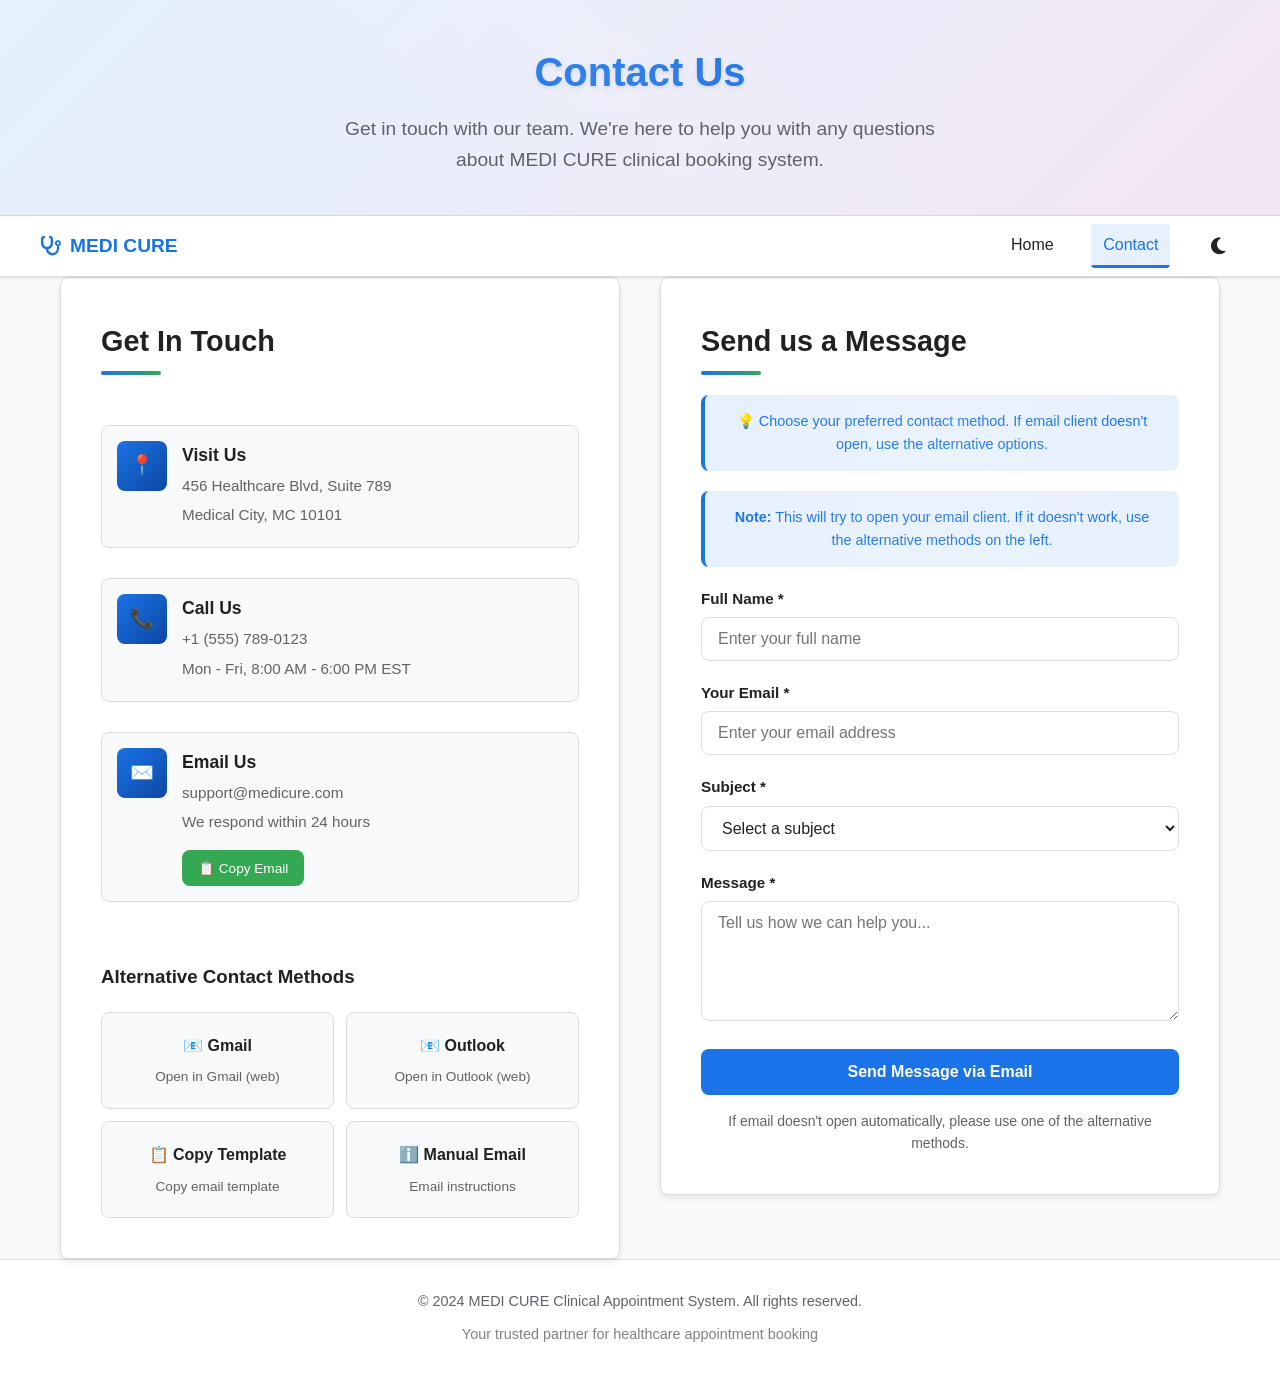
==== contact.html @ 824d474e "Initial commit" ====
<!DOCTYPE html>
<html lang="en">
<head>
  <meta charset="UTF-8">
  <meta name="viewport" content="width=device-width, initial-scale=1.0">
  <title>Contact Us - MEDI CURE</title>
  <style>
    :root {
      --primary-color: #1a73e8;
      --primary-dark: #0d47a1;
      --secondary-color: #34a853;
      --secondary-dark: #2e7d32;
      --danger-color: #ea4335;
      --warning-color: #fbbc05;
      --light-bg: #f8f9fa;
      --dark-text: #202124;
      --light-text: #5f6368;
      --border-color: #dadce0;
      --white: #ffffff;
      --shadow: 0 1px 3px rgba(0, 0, 0, 0.1);
      --shadow-medium: 0 4px 6px rgba(0, 0, 0, 0.07);
      --shadow-large: 0 10px 25px rgba(0, 0, 0, 0.1);
      --radius: 8px;
      --transition: all 0.3s cubic-bezier(0.4, 0, 0.2, 1);
    }

    /* Dark mode variables */
    .dark-mode {
      --light-bg: #121212;
      --dark-text: #e8eaed;
      --light-text: #9aa0a6;
      --border-color: #3c4043;
      --white: #1e1e1e;
      --shadow: 0 1px 3px rgba(0, 0, 0, 0.3);
      --shadow-medium: 0 4px 6px rgba(0, 0, 0, 0.4);
      --shadow-large: 0 10px 25px rgba(0, 0, 0, 0.5);
    }

    * {
      margin: 0;
      padding: 0;
      box-sizing: border-box;
    }

    body {
      font-family: 'Segoe UI', Tahoma, Geneva, Verdana, sans-serif;
      background-color: var(--light-bg);
      color: var(--dark-text);
      line-height: 1.6;
      min-height: 100vh;
      transition: var(--transition);
    }

    /* Header Styles */
    header {
      background: linear-gradient(135deg, #e3f2fd 0%, #f3e5f5 100%);
      color: #0d47a1;
      padding: clamp(20px, 5vw, 40px) 0;
      text-align: center;
      border-bottom: 1px solid var(--border-color);
      position: relative;
      overflow: hidden;
    }

    .dark-mode header {
      background: linear-gradient(135deg, #0d47a1 0%, #4a148c 100%);
      color: #e8eaed;
    }

    header::before {
      content: '';
      position: absolute;
      top: 0;
      left: 0;
      right: 0;
      bottom: 0;
      background: linear-gradient(45deg, transparent 30%, rgba(255,255,255,0.1) 50%, transparent 70%);
      animation: shimmer 3s infinite;
      pointer-events: none;
    }

    @keyframes shimmer {
      0% { transform: translateX(-100%); }
      100% { transform: translateX(100%); }
    }

    .wrap {
      max-width: 1200px;
      margin: 0 auto;
      padding: 0 clamp(10px, 3vw, 20px);
      width: 100%;
    }

    h1 {
      font-size: clamp(1.8rem, 6vw, 2.5rem);
      margin-bottom: 10px;
      font-weight: 700;
      color: var(--primary-color);
      text-shadow: 0 2px 4px rgba(0,0,0,0.1);
      animation: fadeInDown 0.8s ease;
    }

    .lead {
      font-size: clamp(1rem, 3vw, 1.2rem);
      color: var(--light-text);
      max-width: 600px;
      margin: 0 auto;
      animation: fadeInUp 0.8s ease 0.2s both;
    }

    /* Navigation */
    nav {
      background-color: var(--white);
      padding: 0 clamp(10px, 3vw, 20px);
      position: sticky;
      top: 0;
      z-index: 100;
      box-shadow: var(--shadow);
      border-bottom: 1px solid var(--border-color);
      transition: var(--transition);
    }

    .nav-container {
      max-width: 1200px;
      margin: 0 auto;
      display: flex;
      justify-content: space-between;
      align-items: center;
      min-height: 60px;
      flex-wrap: wrap;
      gap: 10px;
    }

    .nav-links {
      display: flex;
      gap: clamp(10px, 2vw, 30px);
      flex-wrap: wrap;
      align-items: center;
    }

    .nav-logo {
      color: var(--primary-color);
      font-size: clamp(1rem, 3vw, 1.2rem);
      font-weight: bold;
      display: flex;
      align-items: center;
      gap: 8px;
    }

    .nav-links a {
      color: var(--dark-text);
      text-decoration: none;
      padding: 8px 12px;
      border-radius: 4px;
      transition: var(--transition);
      font-size: clamp(0.8rem, 3vw, 1rem);
      white-space: nowrap;
      font-weight: 500;
      position: relative;
      overflow: hidden;
    }

    .nav-links a::before {
      content: '';
      position: absolute;
      top: 0;
      left: -100%;
      width: 100%;
      height: 100%;
      background: linear-gradient(90deg, transparent, rgba(255,255,255,0.2), transparent);
      transition: left 0.5s ease;
    }

    .nav-links a:hover::before {
      left: 100%;
    }

    .nav-links a:hover {
      color: var(--primary-color);
      background-color: rgba(26, 115, 232, 0.1);
      transform: translateY(-1px);
    }

    .nav-links a.active {
      color: var(--primary-color);
      background-color: rgba(26, 115, 232, 0.1);
      position: relative;
    }

    .nav-links a.active::after {
      content: '';
      position: absolute;
      bottom: 0;
      left: 0;
      width: 100%;
      height: 3px;
      background-color: var(--primary-color);
      border-radius: 3px;
      animation: pulse 2s infinite;
    }

    /* Theme Toggle */
    .theme-toggle {
      background: none;
      border: none;
      color: var(--dark-text);
      cursor: pointer;
      font-size: 1.2rem;
      padding: 8px;
      border-radius: 50%;
      width: 40px;
      height: 40px;
      display: flex;
      align-items: center;
      justify-content: center;
      transition: var(--transition);
      position: relative;
      overflow: hidden;
    }

    .theme-toggle::before {
      content: '';
      position: absolute;
      top: 50%;
      left: 50%;
      width: 0;
      height: 0;
      border-radius: 50%;
      background: var(--primary-color);
      transform: translate(-50%, -50%);
      transition: width 0.3s ease, height 0.3s ease;
    }

    .theme-toggle:hover::before {
      width: 100%;
      height: 100%;
      opacity: 0.1;
    }

    .theme-toggle:hover {
      transform: rotate(15deg);
    }

    .theme-toggle .fa-sun {
      display: none;
    }

    .dark-mode .theme-toggle .fa-moon {
      display: none;
    }

    .dark-mode .theme-toggle .fa-sun {
      display: block;
      color: var(--warning-color);
    }

    /* Main Content */
    main {
      padding: clamp(30px, 5vw, 60px) 0;
      background-color: var(--light-bg);
    }

    .contact-grid {
      display: grid;
      grid-template-columns: 1fr;
      gap: clamp(20px, 4vw, 40px);
      align-items: start;
    }

    @media (min-width: 768px) {
      .contact-grid {
        grid-template-columns: 1fr 1fr;
      }
    }

    .card {
      background: var(--white);
      padding: clamp(20px, 4vw, 40px);
      border-radius: var(--radius);
      box-shadow: var(--shadow-medium);
      width: 100%;
      border: 1px solid var(--border-color);
      transition: var(--transition);
      position: relative;
      overflow: hidden;
    }

    .card::before {
      content: '';
      position: absolute;
      top: 0;
      left: 0;
      width: 4px;
      height: 100%;
      background: linear-gradient(to bottom, var(--primary-color), var(--secondary-color));
      transform: scaleY(0);
      transform-origin: top;
      transition: transform 0.3s ease;
    }

    .card:hover::before {
      transform: scaleY(1);
    }

    .card:hover {
      transform: translateY(-5px);
      box-shadow: var(--shadow-large);
    }

    .contact-info {
      display: flex;
      flex-direction: column;
      gap: clamp(20px, 3vw, 30px);
    }

    .info-item {
      display: flex;
      align-items: flex-start;
      gap: 15px;
      padding: 15px;
      border-radius: var(--radius);
      border: 1px solid var(--border-color);
      background-color: var(--light-bg);
      transition: var(--transition);
      position: relative;
      overflow: hidden;
    }

    .info-item::after {
      content: '';
      position: absolute;
      top: 0;
      left: 0;
      width: 100%;
      height: 100%;
      background: linear-gradient(135deg, transparent 30%, rgba(26, 115, 232, 0.05) 50%, transparent 70%);
      opacity: 0;
      transition: opacity 0.3s ease;
    }

    .info-item:hover::after {
      opacity: 1;
    }

    .info-item:hover {
      border-color: var(--primary-color);
      box-shadow: 0 2px 8px rgba(26, 115, 232, 0.1);
      transform: translateX(5px);
    }

    .info-icon {
      width: clamp(40px, 8vw, 50px);
      height: clamp(40px, 8vw, 50px);
      background: linear-gradient(135deg, var(--primary-color) 0%, var(--primary-dark) 100%);
      border-radius: var(--radius);
      display: flex;
      align-items: center;
      justify-content: center;
      color: white;
      font-size: clamp(1rem, 3vw, 1.2rem);
      flex-shrink: 0;
      transition: var(--transition);
      position: relative;
      overflow: hidden;
    }

    .info-icon::before {
      content: '';
      position: absolute;
      top: 50%;
      left: 50%;
      width: 0;
      height: 0;
      background: rgba(255, 255, 255, 0.2);
      border-radius: 50%;
      transform: translate(-50%, -50%);
      transition: width 0.3s ease, height 0.3s ease;
    }

    .info-item:hover .info-icon::before {
      width: 100%;
      height: 100%;
    }

    .info-item:hover .info-icon {
      transform: scale(1.1) rotate(5deg);
    }

    .info-content h3 {
      margin-bottom: 5px;
      color: var(--dark-text);
      font-size: clamp(1rem, 3vw, 1.1rem);
      font-weight: 600;
    }

    .info-content p {
      color: var(--light-text);
      margin-bottom: 5px;
      font-size: clamp(0.85rem, 2.5vw, 0.95rem);
    }

    .social-links {
      display: flex;
      gap: 15px;
      margin-top: 10px;
    }

    .social-link {
      width: clamp(35px, 7vw, 40px);
      height: clamp(35px, 7vw, 40px);
      background: var(--white);
      border-radius: var(--radius);
      display: flex;
      align-items: center;
      justify-content: center;
      color: var(--primary-color);
      text-decoration: none;
      transition: var(--transition);
      border: 2px solid var(--border-color);
      font-size: clamp(0.8rem, 3vw, 1rem);
      position: relative;
      overflow: hidden;
    }

    .social-link::before {
      content: '';
      position: absolute;
      top: 50%;
      left: 50%;
      width: 0;
      height: 0;
      background: var(--primary-color);
      border-radius: 50%;
      transform: translate(-50%, -50%);
      transition: width 0.3s ease, height 0.3s ease;
    }

    .social-link:hover::before {
      width: 100%;
      height: 100%;
    }

    .social-link:hover {
      color: white;
      transform: translateY(-2px) scale(1.1);
      box-shadow: 0 4px 8px rgba(26, 115, 232, 0.2);
      border-color: var(--primary-color);
    }

    .social-link i {
      position: relative;
      z-index: 1;
    }

    /* Form Styles */
    .form-group {
      margin-bottom: clamp(15px, 3vw, 20px);
      position: relative;
    }

    label {
      display: block;
      margin-bottom: 6px;
      color: var(--dark-text);
      font-weight: 600;
      font-size: clamp(0.85rem, 2.5vw, 0.95rem);
      transition: var(--transition);
    }

    input, textarea, select {
      width: 100%;
      padding: clamp(10px, 2.5vw, 12px) clamp(12px, 2.5vw, 16px);
      border: 1px solid var(--border-color);
      border-radius: var(--radius);
      font-size: clamp(14px, 3vw, 15px);
      transition: var(--transition);
      background: var(--white);
      color: var(--dark-text);
      font-family: inherit;
    }

    input:focus, textarea:focus, select:focus {
      outline: none;
      border-color: var(--primary-color);
      box-shadow: 0 0 0 3px rgba(26, 115, 232, 0.2);
      transform: translateY(-1px);
    }

    textarea {
      resize: vertical;
      min-height: clamp(100px, 25vw, 120px);
    }

    /* Floating label effect */
    .floating-label {
      position: relative;
    }

    .floating-label label {
      position: absolute;
      top: 12px;
      left: 12px;
      color: var(--light-text);
      transition: all 0.3s ease;
      pointer-events: none;
    }

    .floating-label input:focus + label,
    .floating-label input:not(:placeholder-shown) + label {
      top: -8px;
      left: 8px;
      font-size: 12px;
      color: var(--primary-color);
      background: var(--white);
      padding: 0 4px;
    }

    .btn-primary {
      background: var(--primary-color);
      color: white;
      border: none;
      padding: clamp(12px, 3vw, 14px) clamp(20px, 4vw, 30px);
      border-radius: var(--radius);
      font-size: clamp(14px, 3vw, 16px);
      font-weight: 600;
      cursor: pointer;
      transition: var(--transition);
      width: 100%;
      min-height: 44px;
      position: relative;
      overflow: hidden;
    }

    .btn-primary::before {
      content: '';
      position: absolute;
      top: 50%;
      left: 50%;
      width: 0;
      height: 0;
      border-radius: 50%;
      background: rgba(255, 255, 255, 0.2);
      transform: translate(-50%, -50%);
      transition: width 0.6s ease, height 0.6s ease;
    }

    .btn-primary:hover::before {
      width: 300px;
      height: 300px;
    }

    .btn-primary:hover {
      background: var(--primary-dark);
      transform: translateY(-2px);
      box-shadow: 0 8px 20px rgba(26, 115, 232, 0.3);
    }

    .btn-primary:active {
      transform: translateY(0);
    }

    /* Copy Button */
    .copy-btn {
      background: var(--secondary-color);
      color: white;
      border: none;
      padding: 8px 16px;
      border-radius: var(--radius);
      cursor: pointer;
      margin-top: 10px;
      font-size: clamp(0.75rem, 2.5vw, 0.85rem);
      min-height: 36px;
      transition: var(--transition);
      font-weight: 500;
      position: relative;
      overflow: hidden;
    }

    .copy-btn::before {
      content: '✓';
      position: absolute;
      top: 50%;
      left: 50%;
      transform: translate(-50%, -50%) scale(0);
      transition: transform 0.3s ease;
    }

    .copy-btn.copied::before {
      transform: translate(-50%, -50%) scale(1);
    }

    .copy-btn.copied span {
      opacity: 0;
    }

    .copy-btn:hover {
      background: var(--secondary-dark);
      transform: translateY(-1px) scale(1.05);
      box-shadow: 0 4px 8px rgba(52, 168, 83, 0.2);
    }

    /* Alternative Contact Options */
    .contact-options {
      display: grid;
      grid-template-columns: 1fr;
      gap: 12px;
      margin-top: 20px;
    }

    @media (min-width: 480px) {
      .contact-options {
        grid-template-columns: 1fr 1fr;
      }
    }

    .contact-option {
      background: var(--light-bg);
      padding: clamp(15px, 3vw, 20px);
      border-radius: var(--radius);
      text-align: center;
      border: 1px solid var(--border-color);
      transition: var(--transition);
      cursor: pointer;
      min-height: 44px;
      display: flex;
      flex-direction: column;
      justify-content: center;
      position: relative;
      overflow: hidden;
    }

    .contact-option::before {
      content: '';
      position: absolute;
      top: 0;
      left: -100%;
      width: 100%;
      height: 100%;
      background: linear-gradient(90deg, transparent, rgba(26, 115, 232, 0.1), transparent);
      transition: left 0.5s ease;
    }

    .contact-option:hover::before {
      left: 100%;
    }

    .contact-option:hover {
      border-color: var(--primary-color);
      background: var(--white);
      transform: translateY(-2px) scale(1.02);
      box-shadow: 0 8px 16px rgba(0, 0, 0, 0.1);
    }

    .contact-option h4 {
      color: var(--dark-text);
      margin-bottom: 8px;
      font-size: clamp(0.9rem, 3vw, 1rem);
      font-weight: 600;
    }

    .contact-option p {
      color: var(--light-text);
      font-size: clamp(0.75rem, 2.5vw, 0.85rem);
    }

    /* Alert Messages */
    .alert {
      padding: clamp(12px, 3vw, 15px) clamp(15px, 3vw, 20px);
      border-radius: var(--radius);
      margin-bottom: 20px;
      text-align: center;
      animation: slideDown 0.5s cubic-bezier(0.68, -0.55, 0.265, 1.55);
      font-size: clamp(0.8rem, 2.5vw, 0.9rem);
      font-weight: 500;
      border-left: 4px solid;
      position: relative;
      overflow: hidden;
    }

    .alert::before {
      content: '';
      position: absolute;
      top: 0;
      left: 0;
      width: 100%;
      height: 100%;
      background: linear-gradient(90deg, transparent, rgba(255,255,255,0.1), transparent);
      animation: shimmer 2s infinite;
    }

    .alert-success {
      background: rgba(52, 168, 83, 0.1);
      color: var(--secondary-dark);
      border-color: var(--secondary-color);
    }

    .alert-error {
      background: rgba(234, 67, 53, 0.1);
      color: #c62828;
      border-color: var(--danger-color);
    }

    .alert-info {
      background: rgba(26, 115, 232, 0.1);
      color: var(--primary-color);
      border-color: var(--primary-color);
    }

    .alert-warning {
      background: rgba(251, 188, 5, 0.1);
      color: #f57c00;
      border-color: var(--warning-color);
    }

    @keyframes slideDown {
      from {
        opacity: 0;
        transform: translateY(-20px) scale(0.9);
      }
      to {
        opacity: 1;
        transform: translateY(0) scale(1);
      }
    }

    @keyframes pulse {
      0%, 100% { opacity: 1; }
      50% { opacity: 0.5; }
    }

    @keyframes fadeInDown {
      from {
        opacity: 0;
        transform: translateY(-20px);
      }
      to {
        opacity: 1;
        transform: translateY(0);
      }
    }

    @keyframes fadeInUp {
      from {
        opacity: 0;
        transform: translateY(20px);
      }
      to {
        opacity: 1;
        transform: translateY(0);
      }
    }

    /* Footer */
    footer {
      background: var(--white);
      color: var(--light-text);
      text-align: center;
      padding: clamp(20px, 4vw, 30px) 0;
      margin-top: auto;
      border-top: 1px solid var(--border-color);
      transition: var(--transition);
    }

    footer p {
      margin-bottom: 8px;
      font-size: clamp(0.8rem, 2.5vw, 0.9rem);
    }

    /* Responsive Design */
    @media (max-width: 767px) {
      .nav-container {
        flex-direction: column;
        padding: 12px 0;
        gap: 12px;
      }

      .nav-links {
        justify-content: center;
        width: 100%;
      }

      .info-item {
        flex-direction: column;
        text-align: center;
        gap: 10px;
      }

      .info-icon {
        align-self: center;
      }

      .theme-toggle {
        position: absolute;
        right: 20px;
        top: 10px;
      }
    }

    @media (max-width: 480px) {
      .card {
        padding: 20px;
        border-radius: var(--radius);
      }

      .contact-options {
        grid-template-columns: 1fr;
      }

      .contact-option {
        padding: 15px;
      }

      input, textarea, select {
        padding: 12px 15px;
      }

      .btn-primary {
        padding: 12px 20px;
      }
    }

    /* Very small devices */
    @media (max-width: 360px) {
      .nav-links {
        flex-direction: column;
        align-items: center;
        width: 100%;
      }

      .nav-links a {
        width: 100%;
        text-align: center;
        padding: 12px;
      }

      .social-links {
        justify-content: center;
      }
    }

    /* Touch-friendly improvements */
    button, .nav-links a, .contact-option, .social-link {
      min-height: 44px;
      min-width: 44px;
    }

    input, select, textarea {
      font-size: 16px;
    }

    /* Prevent horizontal scroll */
    html, body {
      overflow-x: hidden;
      width: 100%;
    }

    /* Ensure full height layout */
    body {
      display: flex;
      flex-direction: column;
      background-color: var(--light-bg);
    }

    main {
      flex: 1;
    }

    /* Additional styles */
    h2 {
      color: var(--dark-text);
      font-size: clamp(1.5rem, 4vw, 1.8rem);
      margin-bottom: 20px;
      position: relative;
      padding-bottom: 10px;
    }

    h2::after {
      content: '';
      position: absolute;
      bottom: 0;
      left: 0;
      width: 60px;
      height: 4px;
      background: linear-gradient(to right, var(--primary-color), var(--secondary-color));
      border-radius: 2px;
      animation: widthGrow 1s ease;
    }

    @keyframes widthGrow {
      from { width: 0; }
      to { width: 60px; }
    }

    .card h2.center::after {
      left: 50%;
      transform: translateX(-50%);
    }

    /* Loading animation */
    .loading {
      display: inline-block;
      width: 20px;
      height: 20px;
      border: 3px solid rgba(255,255,255,.3);
      border-radius: 50%;
      border-top-color: #fff;
      animation: spin 1s ease-in-out infinite;
    }

    @keyframes spin {
      to { transform: rotate(360deg); }
    }
  </style>
</head>
<body>
  <!-- Header -->
  <header>
    <div class="wrap">
      <h1>Contact Us</h1>
      <p class="lead">Get in touch with our team. We're here to help you with any questions about MEDI CURE clinical booking system.</p>
    </div>
  </header>

  <!-- Navigation -->
  <nav>
    <div class="nav-container">
      <div class="nav-logo">
        <i class="fas fa-stethoscope"></i>
        <strong>MEDI CURE</strong>
      </div>
      <div class="nav-links">
        <a href="index.html">Home</a>
        <a href="contact.html" class="active">Contact</a>
        <button class="theme-toggle" id="themeToggle" aria-label="Toggle dark mode">
          <i class="fas fa-moon"></i>
          <i class="fas fa-sun"></i>
        </button>
      </div>
    </div>
  </nav>

  <!-- Main Content -->
  <main class="wrap">
    <div class="contact-grid">
      <!-- Contact Information -->
      <div class="card contact-info">
        <h2>Get In Touch</h2>
        
        <div class="info-item">
          <div class="info-icon">📍</div>
          <div class="info-content">
            <h3>Visit Us</h3>
            <p>456 Healthcare Blvd, Suite 789</p>
            <p>Medical City, MC 10101</p>
          </div>
        </div>

        <div class="info-item">
          <div class="info-icon">📞</div>
          <div class="info-content">
            <h3>Call Us</h3>
            <p>+1 (555) 789-0123</p>
            <p>Mon - Fri, 8:00 AM - 6:00 PM EST</p>
          </div>
        </div>

        <div class="info-item">
          <div class="info-icon">✉️</div>
          <div class="info-content">
            <h3>Email Us</h3>
            <p id="email-display">support@medicure.com</p>
            <p>We respond within 24 hours</p>
            <button class="copy-btn" onclick="copyEmail(this)">
              <span>📋 Copy Email</span>
            </button>
          </div>
        </div>

        <!-- Alternative Contact Options -->
        <div style="margin-top: 30px;">
          <h3 style="margin-bottom: 15px;">Alternative Contact Methods</h3>
          <div class="contact-options">
            <div class="contact-option" onclick="openGmail()">
              <h4>📧 Gmail</h4>
              <p>Open in Gmail (web)</p>
            </div>
            <div class="contact-option" onclick="openOutlook()">
              <h4>📧 Outlook</h4>
              <p>Open in Outlook (web)</p>
            </div>
            <div class="contact-option" onclick="copyEmailTemplate()">
              <h4>📋 Copy Template</h4>
              <p>Copy email template</p>
            </div>
            <div class="contact-option" onclick="showManualEmailInstructions()">
              <h4>ℹ️ Manual Email</h4>
              <p>Email instructions</p>
            </div>
          </div>
        </div>
      </div>

      <!-- Contact Form -->
      <div class="card">
        <h2>Send us a Message</h2>
        <div id="formAlerts"></div>
        
        <div class="alert alert-info">
          <strong>Note:</strong> This will try to open your email client. If it doesn't work, use the alternative methods on the left.
        </div>

        <form id="contactForm">
          <div class="form-group">
            <label for="name">Full Name *</label>
            <input type="text" id="name" name="name" required placeholder="Enter your full name">
          </div>

          <div class="form-group">
            <label for="email">Your Email *</label>
            <input type="email" id="email" name="email" required placeholder="Enter your email address">
          </div>

          <div class="form-group">
            <label for="subject">Subject *</label>
            <select id="subject" name="subject" required>
              <option value="">Select a subject</option>
              <option value="General Inquiry">General Inquiry</option>
              <option value="Technical Support">Technical Support</option>
              <option value="Appointment Booking">Appointment Booking</option>
              <option value="Doctor Information">Doctor Information</option>
              <option value="Patient Support">Patient Support</option>
              <option value="Billing Questions">Billing Questions</option>
              <option value="Feedback">Feedback</option>
              <option value="Other">Other</option>
            </select>
          </div>

          <div class="form-group">
            <label for="message">Message *</label>
            <textarea id="message" name="message" required placeholder="Tell us how we can help you..."></textarea>
          </div>

          <button type="submit" class="btn-primary" id="submitBtn">
            <span id="submitText">Send Message via Email</span>
          </button>
        </form>

        <div style="text-align: center; margin-top: 15px;">
          <p style="color: var(--light-text); font-size: 14px;">
            If email doesn't open automatically, please use one of the alternative methods.
          </p>
        </div>
      </div>
    </div>
  </main>

  <!-- Footer -->
  <footer>
    <div class="wrap">
      <p>&copy; 2024 MEDI CURE Clinical Appointment System. All rights reserved.</p>
      <p style="margin-top: 10px; opacity: 0.8;">Your trusted partner for healthcare appointment booking</p>
    </div>
  </footer>

  <script>
    // Add Font Awesome for icons
    document.head.insertAdjacentHTML('beforeend', '<link rel="stylesheet" href="https://cdnjs.cloudflare.com/ajax/libs/font-awesome/6.4.0/css/all.min.css">');

    // Theme Toggle
    const themeToggle = document.getElementById('themeToggle');
    themeToggle.addEventListener('click', toggleTheme);

    function toggleTheme() {
      document.body.classList.toggle('dark-mode');
      
      // Save preference to localStorage
      if (document.body.classList.contains('dark-mode')) {
        localStorage.setItem('medicure_theme', 'dark');
      } else {
        localStorage.setItem('medicure_theme', 'light');
      }
    }

    // Check for saved theme preference
    const savedTheme = localStorage.getItem('medicure_theme');
    if (savedTheme === 'dark') {
      document.body.classList.add('dark-mode');
    }

    // Contact Form Handling
    document.getElementById('contactForm').addEventListener('submit', function(e) {
      e.preventDefault();
      
      const name = document.getElementById('name').value.trim();
      const userEmail = document.getElementById('email').value.trim();
      const subject = document.getElementById('subject').value;
      const message = document.getElementById('message').value.trim();
      const submitBtn = document.getElementById('submitBtn');
      const submitText = document.getElementById('submitText');

      // Basic validation
      if (!validateForm(name, userEmail, subject, message)) {
        return;
      }

      // Show loading state
      submitBtn.disabled = true;
      submitText.innerHTML = '<div class="loading"></div>';

      // Try multiple email methods
      attemptEmailSend(name, userEmail, subject, message);
    });

    function validateForm(name, email, subject, message) {
      if (!name || !email || !subject || !message) {
        showAlert('Please fill in all required fields.', 'error');
        return false;
      }

      if (!isValidEmail(email)) {
        showAlert('Please enter a valid email address.', 'error');
        return false;
      }

      if (message.length < 10) {
        showAlert('Please provide a more detailed message (at least 10 characters).', 'error');
        return false;
      }

      return true;
    }

    function attemptEmailSend(name, userEmail, subject, message) {
      const emailBody = createEmailBody(name, userEmail, subject, message);
      
      showAlert('Attempting to open email client...', 'info');
      
      const mailtoLink = `mailto:support@medicure.com?subject=${encodeURIComponent('MEDI CURE: ' + subject)}&body=${encodeURIComponent(emailBody)}`;
      
      // Open mailto link
      window.location.href = mailtoLink;
      
      // Check if mailto worked (basic detection)
      setTimeout(() => {
        showAlert('If email client didn\'t open, please use the alternative methods on the left.', 'warning');
        
        // Also copy to clipboard as backup
        copyToClipboard(emailBody);
        
        // Reset form
        document.getElementById('contactForm').reset();
        
        // Reset button state
        const submitBtn = document.getElementById('submitBtn');
        const submitText = document.getElementById('submitText');
        submitBtn.disabled = false;
        submitText.textContent = 'Send Message via Email';
      }, 2000);
    }

    function createEmailBody(name, userEmail, subject, message) {
      return `
Name: ${name}
Email: ${userEmail}
Subject: ${subject}

Message:
${message}

---
Sent from MEDI CURE Contact Form
      `.trim();
    }

    // Alternative Contact Methods
    function openGmail() {
      const gmailLink = 'https://mail.google.com/mail/?view=cm&fs=1&to=support@medicure.com&su=MEDI%20CURE%20Inquiry';
      window.open(gmailLink, '_blank');
      showAlert('Opening Gmail in new tab...', 'info');
    }

    function openOutlook() {
      const outlookLink = 'https://outlook.live.com/mail/0/deeplink/compose?to=support@medicure.com&subject=MEDI%20CURE%20Inquiry';
      window.open(outlookLink, '_blank');
      showAlert('Opening Outlook in new tab...', 'info');
    }

    function copyEmail(button) {
      copyToClipboard('support@medicure.com');
      button.classList.add('copied');
      setTimeout(() => {
        button.classList.remove('copied');
      }, 2000);
      showAlert('Email address copied to clipboard!', 'success');
    }

    function copyEmailTemplate() {
      const template = `
To: support@medicure.com
Subject: MEDI CURE Inquiry

Dear MEDI CURE Team,

I would like to get in touch about:

[Please describe your inquiry here]

Best regards,
[Your Name]
      `.trim();
      
      copyToClipboard(template);
      showAlert('Email template copied to clipboard!', 'success');
    }

    function showManualEmailInstructions() {
      const instructions = `
To contact us manually:

1. Open your email client
2. Create a new email
3. Send to: support@medicure.com
4. Subject: MEDI CURE Inquiry
5. Include your name and message

We'll respond within 24 hours!
      `.trim();
      
      showAlert(instructions, 'info');
    }

    // Utility Functions
    function copyToClipboard(text) {
      navigator.clipboard.writeText(text).catch(() => {
        // Fallback for older browsers
        const textArea = document.createElement('textarea');
        textArea.value = text;
        document.body.appendChild(textArea);
        textArea.select();
        document.execCommand('copy');
        document.body.removeChild(textArea);
      });
    }

    function showAlert(message, type) {
      const existingAlert = document.querySelector('.alert:not(.alert-info)');
      if (existingAlert) {
        existingAlert.remove();
      }

      const alert = document.createElement('div');
      alert.className = `alert alert-${type}`;
      alert.textContent = message;

      const formAlerts = document.getElementById('formAlerts');
      formAlerts.insertBefore(alert, formAlerts.firstChild);

      // Auto-remove after 5 seconds
      setTimeout(() => {
        alert.style.animation = 'slideDown 0.3s ease reverse';
        setTimeout(() => {
          if (alert.parentNode) {
            alert.parentNode.removeChild(alert);
          }
        }, 300);
      }, 5000);
    }

    function isValidEmail(email) {
      const emailRegex = /^[^\s@]+@[^\s@]+\.[^\s@]+$/;
      return emailRegex.test(email);
    }

    // Initialize page
    document.addEventListener('DOMContentLoaded', function() {
      showAlert('💡 Choose your preferred contact method. If email client doesn\'t open, use the alternative options.', 'info');
      
      // Add hover effects to all interactive elements
      const interactiveElements = document.querySelectorAll('.btn-primary, .copy-btn, .contact-option, .social-link, .nav-links a');
      interactiveElements.forEach(el => {
        el.addEventListener('mouseenter', () => {
          el.style.transform = 'translateY(-2px)';
        });
        el.addEventListener('mouseleave', () => {
          el.style.transform = 'translateY(0)';
        });
      });
    });
  </script>
</body>
</html>
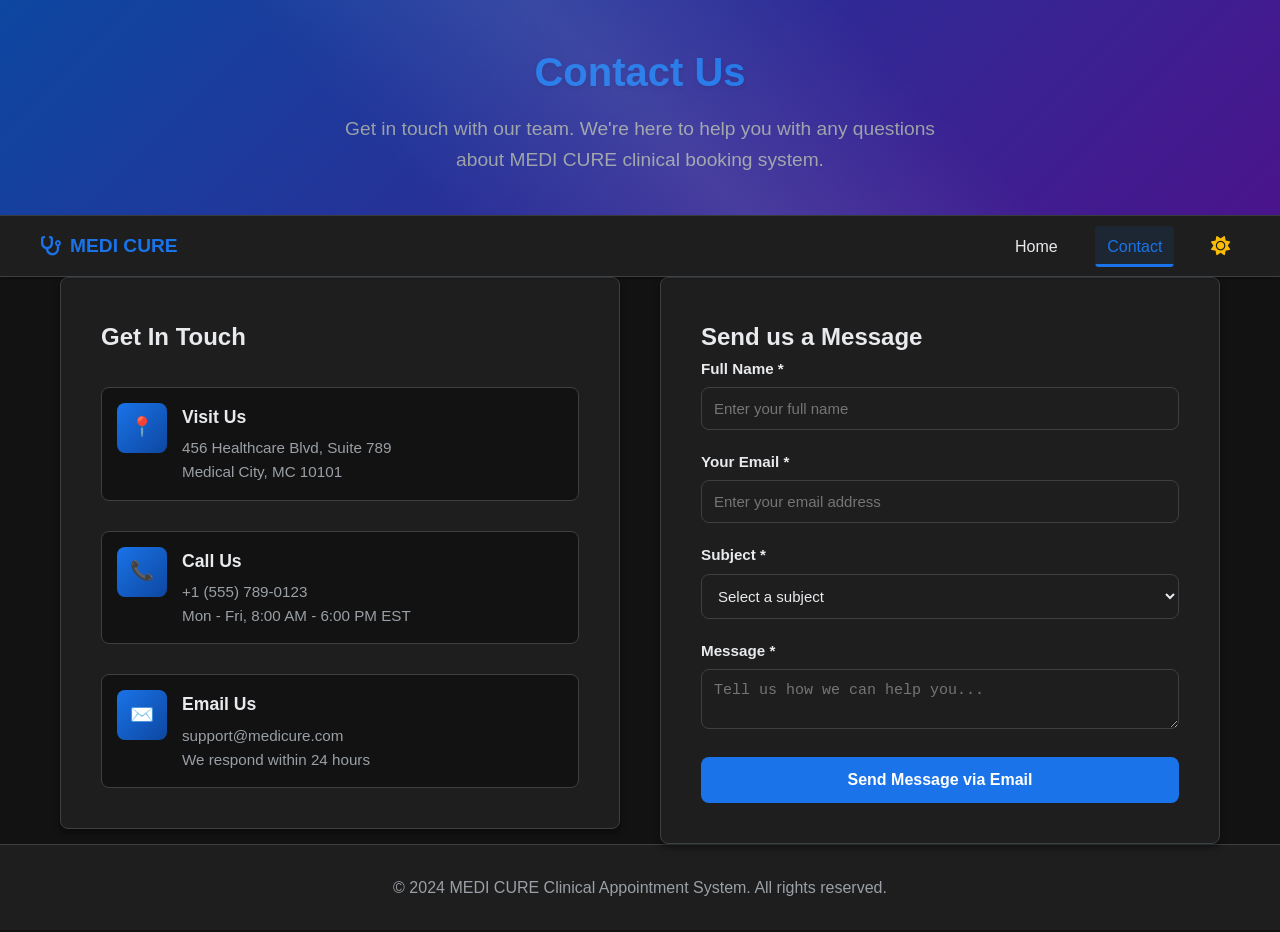
==== commit a173907a: "feat: make dark mode default and improve theme switching logic" ====
--- a/contact.html
+++ b/contact.html
@@ -127,15 +127,22 @@
       justify-content: space-between;
       align-items: center;
       min-height: 60px;
-      flex-wrap: wrap;
-      gap: 10px;
     }
 
     .nav-links {
       display: flex;
       gap: clamp(10px, 2vw, 30px);
-      flex-wrap: wrap;
       align-items: center;
+    }
+
+    .mobile-menu-btn {
+      display: none;
+      background: none;
+      border: none;
+      font-size: 1.5rem;
+      color: var(--dark-text);
+      cursor: pointer;
+      z-index: 1001;
     }
 
     .nav-logo {
@@ -158,21 +165,6 @@
       font-weight: 500;
       position: relative;
       overflow: hidden;
-    }
-
-    .nav-links a::before {
-      content: '';
-      position: absolute;
-      top: 0;
-      left: -100%;
-      width: 100%;
-      height: 100%;
-      background: linear-gradient(90deg, transparent, rgba(255,255,255,0.2), transparent);
-      transition: left 0.5s ease;
-    }
-
-    .nav-links a:hover::before {
-      left: 100%;
     }
 
     .nav-links a:hover {
@@ -214,31 +206,6 @@
       align-items: center;
       justify-content: center;
       transition: var(--transition);
-      position: relative;
-      overflow: hidden;
-    }
-
-    .theme-toggle::before {
-      content: '';
-      position: absolute;
-      top: 50%;
-      left: 50%;
-      width: 0;
-      height: 0;
-      border-radius: 50%;
-      background: var(--primary-color);
-      transform: translate(-50%, -50%);
-      transition: width 0.3s ease, height 0.3s ease;
-    }
-
-    .theme-toggle:hover::before {
-      width: 100%;
-      height: 100%;
-      opacity: 0.1;
-    }
-
-    .theme-toggle:hover {
-      transform: rotate(15deg);
     }
 
     .theme-toggle .fa-sun {
@@ -285,23 +252,6 @@
       overflow: hidden;
     }
 
-    .card::before {
-      content: '';
-      position: absolute;
-      top: 0;
-      left: 0;
-      width: 4px;
-      height: 100%;
-      background: linear-gradient(to bottom, var(--primary-color), var(--secondary-color));
-      transform: scaleY(0);
-      transform-origin: top;
-      transition: transform 0.3s ease;
-    }
-
-    .card:hover::before {
-      transform: scaleY(1);
-    }
-
     .card:hover {
       transform: translateY(-5px);
       box-shadow: var(--shadow-large);
@@ -322,30 +272,6 @@
       border: 1px solid var(--border-color);
       background-color: var(--light-bg);
       transition: var(--transition);
-      position: relative;
-      overflow: hidden;
-    }
-
-    .info-item::after {
-      content: '';
-      position: absolute;
-      top: 0;
-      left: 0;
-      width: 100%;
-      height: 100%;
-      background: linear-gradient(135deg, transparent 30%, rgba(26, 115, 232, 0.05) 50%, transparent 70%);
-      opacity: 0;
-      transition: opacity 0.3s ease;
-    }
-
-    .info-item:hover::after {
-      opacity: 1;
-    }
-
-    .info-item:hover {
-      border-color: var(--primary-color);
-      box-shadow: 0 2px 8px rgba(26, 115, 232, 0.1);
-      transform: translateX(5px);
     }
 
     .info-icon {
@@ -359,103 +285,22 @@
       color: white;
       font-size: clamp(1rem, 3vw, 1.2rem);
       flex-shrink: 0;
-      transition: var(--transition);
-      position: relative;
-      overflow: hidden;
-    }
-
-    .info-icon::before {
-      content: '';
-      position: absolute;
-      top: 50%;
-      left: 50%;
-      width: 0;
-      height: 0;
-      background: rgba(255, 255, 255, 0.2);
-      border-radius: 50%;
-      transform: translate(-50%, -50%);
-      transition: width 0.3s ease, height 0.3s ease;
-    }
-
-    .info-item:hover .info-icon::before {
-      width: 100%;
-      height: 100%;
-    }
-
-    .info-item:hover .info-icon {
-      transform: scale(1.1) rotate(5deg);
     }
 
     .info-content h3 {
       margin-bottom: 5px;
       color: var(--dark-text);
       font-size: clamp(1rem, 3vw, 1.1rem);
-      font-weight: 600;
     }
 
     .info-content p {
       color: var(--light-text);
-      margin-bottom: 5px;
       font-size: clamp(0.85rem, 2.5vw, 0.95rem);
-    }
-
-    .social-links {
-      display: flex;
-      gap: 15px;
-      margin-top: 10px;
-    }
-
-    .social-link {
-      width: clamp(35px, 7vw, 40px);
-      height: clamp(35px, 7vw, 40px);
-      background: var(--white);
-      border-radius: var(--radius);
-      display: flex;
-      align-items: center;
-      justify-content: center;
-      color: var(--primary-color);
-      text-decoration: none;
-      transition: var(--transition);
-      border: 2px solid var(--border-color);
-      font-size: clamp(0.8rem, 3vw, 1rem);
-      position: relative;
-      overflow: hidden;
-    }
-
-    .social-link::before {
-      content: '';
-      position: absolute;
-      top: 50%;
-      left: 50%;
-      width: 0;
-      height: 0;
-      background: var(--primary-color);
-      border-radius: 50%;
-      transform: translate(-50%, -50%);
-      transition: width 0.3s ease, height 0.3s ease;
-    }
-
-    .social-link:hover::before {
-      width: 100%;
-      height: 100%;
-    }
-
-    .social-link:hover {
-      color: white;
-      transform: translateY(-2px) scale(1.1);
-      box-shadow: 0 4px 8px rgba(26, 115, 232, 0.2);
-      border-color: var(--primary-color);
-    }
-
-    .social-link i {
-      position: relative;
-      z-index: 1;
     }
 
     /* Form Styles */
     .form-group {
       margin-bottom: clamp(15px, 3vw, 20px);
-      position: relative;
     }
 
     label {
@@ -464,455 +309,106 @@
       color: var(--dark-text);
       font-weight: 600;
       font-size: clamp(0.85rem, 2.5vw, 0.95rem);
-      transition: var(--transition);
     }
 
     input, textarea, select {
       width: 100%;
-      padding: clamp(10px, 2.5vw, 12px) clamp(12px, 2.5vw, 16px);
+      padding: 12px;
       border: 1px solid var(--border-color);
       border-radius: var(--radius);
-      font-size: clamp(14px, 3vw, 15px);
-      transition: var(--transition);
+      font-size: 15px;
       background: var(--white);
       color: var(--dark-text);
-      font-family: inherit;
-    }
-
-    input:focus, textarea:focus, select:focus {
-      outline: none;
-      border-color: var(--primary-color);
-      box-shadow: 0 0 0 3px rgba(26, 115, 232, 0.2);
-      transform: translateY(-1px);
-    }
-
-    textarea {
-      resize: vertical;
-      min-height: clamp(100px, 25vw, 120px);
-    }
-
-    /* Floating label effect */
-    .floating-label {
-      position: relative;
-    }
-
-    .floating-label label {
-      position: absolute;
-      top: 12px;
-      left: 12px;
-      color: var(--light-text);
-      transition: all 0.3s ease;
-      pointer-events: none;
-    }
-
-    .floating-label input:focus + label,
-    .floating-label input:not(:placeholder-shown) + label {
-      top: -8px;
-      left: 8px;
-      font-size: 12px;
-      color: var(--primary-color);
-      background: var(--white);
-      padding: 0 4px;
     }
 
     .btn-primary {
       background: var(--primary-color);
       color: white;
       border: none;
-      padding: clamp(12px, 3vw, 14px) clamp(20px, 4vw, 30px);
+      padding: 14px;
       border-radius: var(--radius);
-      font-size: clamp(14px, 3vw, 16px);
+      font-size: 16px;
       font-weight: 600;
       cursor: pointer;
-      transition: var(--transition);
       width: 100%;
-      min-height: 44px;
-      position: relative;
-      overflow: hidden;
-    }
-
-    .btn-primary::before {
-      content: '';
-      position: absolute;
-      top: 50%;
-      left: 50%;
-      width: 0;
-      height: 0;
-      border-radius: 50%;
-      background: rgba(255, 255, 255, 0.2);
-      transform: translate(-50%, -50%);
-      transition: width 0.6s ease, height 0.6s ease;
-    }
-
-    .btn-primary:hover::before {
-      width: 300px;
-      height: 300px;
+      transition: var(--transition);
     }
 
     .btn-primary:hover {
       background: var(--primary-dark);
       transform: translateY(-2px);
-      box-shadow: 0 8px 20px rgba(26, 115, 232, 0.3);
-    }
-
-    .btn-primary:active {
-      transform: translateY(0);
-    }
-
-    /* Copy Button */
-    .copy-btn {
-      background: var(--secondary-color);
-      color: white;
-      border: none;
-      padding: 8px 16px;
-      border-radius: var(--radius);
-      cursor: pointer;
-      margin-top: 10px;
-      font-size: clamp(0.75rem, 2.5vw, 0.85rem);
-      min-height: 36px;
-      transition: var(--transition);
-      font-weight: 500;
-      position: relative;
-      overflow: hidden;
-    }
-
-    .copy-btn::before {
-      content: '✓';
-      position: absolute;
-      top: 50%;
-      left: 50%;
-      transform: translate(-50%, -50%) scale(0);
-      transition: transform 0.3s ease;
-    }
-
-    .copy-btn.copied::before {
-      transform: translate(-50%, -50%) scale(1);
-    }
-
-    .copy-btn.copied span {
-      opacity: 0;
-    }
-
-    .copy-btn:hover {
-      background: var(--secondary-dark);
-      transform: translateY(-1px) scale(1.05);
-      box-shadow: 0 4px 8px rgba(52, 168, 83, 0.2);
-    }
-
-    /* Alternative Contact Options */
-    .contact-options {
-      display: grid;
-      grid-template-columns: 1fr;
-      gap: 12px;
-      margin-top: 20px;
-    }
-
-    @media (min-width: 480px) {
-      .contact-options {
-        grid-template-columns: 1fr 1fr;
-      }
-    }
-
-    .contact-option {
-      background: var(--light-bg);
-      padding: clamp(15px, 3vw, 20px);
-      border-radius: var(--radius);
-      text-align: center;
-      border: 1px solid var(--border-color);
-      transition: var(--transition);
-      cursor: pointer;
-      min-height: 44px;
+    }
+
+    /* Responsive Design */
+    @media (max-width: 767px) {
+      .mobile-menu-btn {
+        display: block;
+      }
+
+      .nav-links {
+        position: fixed;
+        top: 0;
+        right: -100%;
+        width: 280px;
+        height: 100vh;
+        background: var(--white);
+        flex-direction: column;
+        justify-content: flex-start;
+        padding: 80px 20px 20px;
+        box-shadow: -5px 0 15px rgba(0,0,0,0.1);
+        transition: var(--transition);
+        z-index: 1000;
+        gap: 15px;
+      }
+
+      .nav-links.active {
+        right: 0;
+      }
+
+      .nav-links a {
+        width: 100%;
+        text-align: left;
+        padding: 12px 15px;
+        background: var(--light-bg);
+        border-radius: var(--radius);
+      }
+
+      .info-item {
+        flex-direction: column;
+        text-align: center;
+        gap: 10px;
+      }
+
+      .info-icon {
+        align-self: center;
+      }
+
+      .theme-toggle {
+        align-self: flex-start;
+        margin-top: 10px;
+      }
+    }
+
+    /* Ensure full height layout */
+    body {
       display: flex;
       flex-direction: column;
-      justify-content: center;
-      position: relative;
-      overflow: hidden;
-    }
-
-    .contact-option::before {
-      content: '';
-      position: absolute;
-      top: 0;
-      left: -100%;
-      width: 100%;
-      height: 100%;
-      background: linear-gradient(90deg, transparent, rgba(26, 115, 232, 0.1), transparent);
-      transition: left 0.5s ease;
-    }
-
-    .contact-option:hover::before {
-      left: 100%;
-    }
-
-    .contact-option:hover {
-      border-color: var(--primary-color);
-      background: var(--white);
-      transform: translateY(-2px) scale(1.02);
-      box-shadow: 0 8px 16px rgba(0, 0, 0, 0.1);
-    }
-
-    .contact-option h4 {
-      color: var(--dark-text);
-      margin-bottom: 8px;
-      font-size: clamp(0.9rem, 3vw, 1rem);
-      font-weight: 600;
-    }
-
-    .contact-option p {
-      color: var(--light-text);
-      font-size: clamp(0.75rem, 2.5vw, 0.85rem);
-    }
-
-    /* Alert Messages */
-    .alert {
-      padding: clamp(12px, 3vw, 15px) clamp(15px, 3vw, 20px);
-      border-radius: var(--radius);
-      margin-bottom: 20px;
-      text-align: center;
-      animation: slideDown 0.5s cubic-bezier(0.68, -0.55, 0.265, 1.55);
-      font-size: clamp(0.8rem, 2.5vw, 0.9rem);
-      font-weight: 500;
-      border-left: 4px solid;
-      position: relative;
-      overflow: hidden;
-    }
-
-    .alert::before {
-      content: '';
-      position: absolute;
-      top: 0;
-      left: 0;
-      width: 100%;
-      height: 100%;
-      background: linear-gradient(90deg, transparent, rgba(255,255,255,0.1), transparent);
-      animation: shimmer 2s infinite;
-    }
-
-    .alert-success {
-      background: rgba(52, 168, 83, 0.1);
-      color: var(--secondary-dark);
-      border-color: var(--secondary-color);
-    }
-
-    .alert-error {
-      background: rgba(234, 67, 53, 0.1);
-      color: #c62828;
-      border-color: var(--danger-color);
-    }
-
-    .alert-info {
-      background: rgba(26, 115, 232, 0.1);
-      color: var(--primary-color);
-      border-color: var(--primary-color);
-    }
-
-    .alert-warning {
-      background: rgba(251, 188, 5, 0.1);
-      color: #f57c00;
-      border-color: var(--warning-color);
-    }
-
-    @keyframes slideDown {
-      from {
-        opacity: 0;
-        transform: translateY(-20px) scale(0.9);
-      }
-      to {
-        opacity: 1;
-        transform: translateY(0) scale(1);
-      }
-    }
-
-    @keyframes pulse {
-      0%, 100% { opacity: 1; }
-      50% { opacity: 0.5; }
-    }
-
-    @keyframes fadeInDown {
-      from {
-        opacity: 0;
-        transform: translateY(-20px);
-      }
-      to {
-        opacity: 1;
-        transform: translateY(0);
-      }
-    }
-
-    @keyframes fadeInUp {
-      from {
-        opacity: 0;
-        transform: translateY(20px);
-      }
-      to {
-        opacity: 1;
-        transform: translateY(0);
-      }
-    }
-
-    /* Footer */
+    }
+
+    main {
+      flex: 1;
+    }
+
     footer {
       background: var(--white);
       color: var(--light-text);
       text-align: center;
-      padding: clamp(20px, 4vw, 30px) 0;
-      margin-top: auto;
+      padding: 30px 0;
       border-top: 1px solid var(--border-color);
-      transition: var(--transition);
-    }
-
-    footer p {
-      margin-bottom: 8px;
-      font-size: clamp(0.8rem, 2.5vw, 0.9rem);
-    }
-
-    /* Responsive Design */
-    @media (max-width: 767px) {
-      .nav-container {
-        flex-direction: column;
-        padding: 12px 0;
-        gap: 12px;
-      }
-
-      .nav-links {
-        justify-content: center;
-        width: 100%;
-      }
-
-      .info-item {
-        flex-direction: column;
-        text-align: center;
-        gap: 10px;
-      }
-
-      .info-icon {
-        align-self: center;
-      }
-
-      .theme-toggle {
-        position: absolute;
-        right: 20px;
-        top: 10px;
-      }
-    }
-
-    @media (max-width: 480px) {
-      .card {
-        padding: 20px;
-        border-radius: var(--radius);
-      }
-
-      .contact-options {
-        grid-template-columns: 1fr;
-      }
-
-      .contact-option {
-        padding: 15px;
-      }
-
-      input, textarea, select {
-        padding: 12px 15px;
-      }
-
-      .btn-primary {
-        padding: 12px 20px;
-      }
-    }
-
-    /* Very small devices */
-    @media (max-width: 360px) {
-      .nav-links {
-        flex-direction: column;
-        align-items: center;
-        width: 100%;
-      }
-
-      .nav-links a {
-        width: 100%;
-        text-align: center;
-        padding: 12px;
-      }
-
-      .social-links {
-        justify-content: center;
-      }
-    }
-
-    /* Touch-friendly improvements */
-    button, .nav-links a, .contact-option, .social-link {
-      min-height: 44px;
-      min-width: 44px;
-    }
-
-    input, select, textarea {
-      font-size: 16px;
-    }
-
-    /* Prevent horizontal scroll */
-    html, body {
-      overflow-x: hidden;
-      width: 100%;
-    }
-
-    /* Ensure full height layout */
-    body {
-      display: flex;
-      flex-direction: column;
-      background-color: var(--light-bg);
-    }
-
-    main {
-      flex: 1;
-    }
-
-    /* Additional styles */
-    h2 {
-      color: var(--dark-text);
-      font-size: clamp(1.5rem, 4vw, 1.8rem);
-      margin-bottom: 20px;
-      position: relative;
-      padding-bottom: 10px;
-    }
-
-    h2::after {
-      content: '';
-      position: absolute;
-      bottom: 0;
-      left: 0;
-      width: 60px;
-      height: 4px;
-      background: linear-gradient(to right, var(--primary-color), var(--secondary-color));
-      border-radius: 2px;
-      animation: widthGrow 1s ease;
-    }
-
-    @keyframes widthGrow {
-      from { width: 0; }
-      to { width: 60px; }
-    }
-
-    .card h2.center::after {
-      left: 50%;
-      transform: translateX(-50%);
-    }
-
-    /* Loading animation */
-    .loading {
-      display: inline-block;
-      width: 20px;
-      height: 20px;
-      border: 3px solid rgba(255,255,255,.3);
-      border-radius: 50%;
-      border-top-color: #fff;
-      animation: spin 1s ease-in-out infinite;
-    }
-
-    @keyframes spin {
-      to { transform: rotate(360deg); }
     }
   </style>
 </head>
-<body>
+<body class="dark-mode">
   <!-- Header -->
   <header>
     <div class="wrap">
@@ -928,7 +424,10 @@
         <i class="fas fa-stethoscope"></i>
         <strong>MEDI CURE</strong>
       </div>
-      <div class="nav-links">
+      <button class="mobile-menu-btn" id="mobileMenuBtn" aria-label="Toggle mobile menu">
+        <i class="fas fa-bars"></i>
+      </button>
+      <div class="nav-links" id="navLinks">
         <a href="index.html">Home</a>
         <a href="contact.html" class="active">Contact</a>
         <button class="theme-toggle" id="themeToggle" aria-label="Toggle dark mode">
@@ -968,34 +467,8 @@
           <div class="info-icon">✉️</div>
           <div class="info-content">
             <h3>Email Us</h3>
-            <p id="email-display">support@medicure.com</p>
+            <p>support@medicure.com</p>
             <p>We respond within 24 hours</p>
-            <button class="copy-btn" onclick="copyEmail(this)">
-              <span>📋 Copy Email</span>
-            </button>
-          </div>
-        </div>
-
-        <!-- Alternative Contact Options -->
-        <div style="margin-top: 30px;">
-          <h3 style="margin-bottom: 15px;">Alternative Contact Methods</h3>
-          <div class="contact-options">
-            <div class="contact-option" onclick="openGmail()">
-              <h4>📧 Gmail</h4>
-              <p>Open in Gmail (web)</p>
-            </div>
-            <div class="contact-option" onclick="openOutlook()">
-              <h4>📧 Outlook</h4>
-              <p>Open in Outlook (web)</p>
-            </div>
-            <div class="contact-option" onclick="copyEmailTemplate()">
-              <h4>📋 Copy Template</h4>
-              <p>Copy email template</p>
-            </div>
-            <div class="contact-option" onclick="showManualEmailInstructions()">
-              <h4>ℹ️ Manual Email</h4>
-              <p>Email instructions</p>
-            </div>
           </div>
         </div>
       </div>
@@ -1003,12 +476,6 @@
       <!-- Contact Form -->
       <div class="card">
         <h2>Send us a Message</h2>
-        <div id="formAlerts"></div>
-        
-        <div class="alert alert-info">
-          <strong>Note:</strong> This will try to open your email client. If it doesn't work, use the alternative methods on the left.
-        </div>
-
         <form id="contactForm">
           <div class="form-group">
             <label for="name">Full Name *</label>
@@ -1026,12 +493,7 @@
               <option value="">Select a subject</option>
               <option value="General Inquiry">General Inquiry</option>
               <option value="Technical Support">Technical Support</option>
-              <option value="Appointment Booking">Appointment Booking</option>
-              <option value="Doctor Information">Doctor Information</option>
-              <option value="Patient Support">Patient Support</option>
-              <option value="Billing Questions">Billing Questions</option>
               <option value="Feedback">Feedback</option>
-              <option value="Other">Other</option>
             </select>
           </div>
 
@@ -1040,16 +502,8 @@
             <textarea id="message" name="message" required placeholder="Tell us how we can help you..."></textarea>
           </div>
 
-          <button type="submit" class="btn-primary" id="submitBtn">
-            <span id="submitText">Send Message via Email</span>
-          </button>
+          <button type="submit" class="btn-primary">Send Message via Email</button>
         </form>
-
-        <div style="text-align: center; margin-top: 15px;">
-          <p style="color: var(--light-text); font-size: 14px;">
-            If email doesn't open automatically, please use one of the alternative methods.
-          </p>
-        </div>
       </div>
     </div>
   </main>
@@ -1058,233 +512,51 @@
   <footer>
     <div class="wrap">
       <p>&copy; 2024 MEDI CURE Clinical Appointment System. All rights reserved.</p>
-      <p style="margin-top: 10px; opacity: 0.8;">Your trusted partner for healthcare appointment booking</p>
     </div>
   </footer>
 
   <script>
-    // Add Font Awesome for icons
+    // Add Font Awesome
     document.head.insertAdjacentHTML('beforeend', '<link rel="stylesheet" href="https://cdnjs.cloudflare.com/ajax/libs/font-awesome/6.4.0/css/all.min.css">');
 
     // Theme Toggle
     const themeToggle = document.getElementById('themeToggle');
-    themeToggle.addEventListener('click', toggleTheme);
-
-    function toggleTheme() {
+    themeToggle.addEventListener('click', () => {
       document.body.classList.toggle('dark-mode');
-      
-      // Save preference to localStorage
-      if (document.body.classList.contains('dark-mode')) {
-        localStorage.setItem('medicure_theme', 'dark');
+      localStorage.setItem('theme', document.body.classList.contains('dark-mode') ? 'dark' : 'light');
+    });
+
+    // Default to dark mode if no theme is saved or if it's explicitly set to 'dark'
+    const savedTheme = localStorage.getItem('theme');
+    if (savedTheme === 'light') {
+      document.body.classList.remove('dark-mode');
+    } else {
+      document.body.classList.add('dark-mode');
+    }
+
+    // Mobile Menu Toggle
+    const mobileMenuBtn = document.getElementById('mobileMenuBtn');
+    const navLinks = document.getElementById('navLinks');
+    
+    mobileMenuBtn.addEventListener('click', () => {
+      navLinks.classList.toggle('active');
+      const icon = mobileMenuBtn.querySelector('i');
+      if (navLinks.classList.contains('active')) {
+        icon.classList.replace('fa-bars', 'fa-times');
       } else {
-        localStorage.setItem('medicure_theme', 'light');
-      }
-    }
-
-    // Check for saved theme preference
-    const savedTheme = localStorage.getItem('medicure_theme');
-    if (savedTheme === 'dark') {
-      document.body.classList.add('dark-mode');
-    }
-
-    // Contact Form Handling
+        icon.classList.replace('fa-times', 'fa-bars');
+      }
+    });
+
+    // Form Handling
     document.getElementById('contactForm').addEventListener('submit', function(e) {
       e.preventDefault();
+      const name = document.getElementById('name').value;
+      const subject = document.getElementById('subject').value;
+      const message = document.getElementById('message').value;
       
-      const name = document.getElementById('name').value.trim();
-      const userEmail = document.getElementById('email').value.trim();
-      const subject = document.getElementById('subject').value;
-      const message = document.getElementById('message').value.trim();
-      const submitBtn = document.getElementById('submitBtn');
-      const submitText = document.getElementById('submitText');
-
-      // Basic validation
-      if (!validateForm(name, userEmail, subject, message)) {
-        return;
-      }
-
-      // Show loading state
-      submitBtn.disabled = true;
-      submitText.innerHTML = '<div class="loading"></div>';
-
-      // Try multiple email methods
-      attemptEmailSend(name, userEmail, subject, message);
-    });
-
-    function validateForm(name, email, subject, message) {
-      if (!name || !email || !subject || !message) {
-        showAlert('Please fill in all required fields.', 'error');
-        return false;
-      }
-
-      if (!isValidEmail(email)) {
-        showAlert('Please enter a valid email address.', 'error');
-        return false;
-      }
-
-      if (message.length < 10) {
-        showAlert('Please provide a more detailed message (at least 10 characters).', 'error');
-        return false;
-      }
-
-      return true;
-    }
-
-    function attemptEmailSend(name, userEmail, subject, message) {
-      const emailBody = createEmailBody(name, userEmail, subject, message);
-      
-      showAlert('Attempting to open email client...', 'info');
-      
-      const mailtoLink = `mailto:support@medicure.com?subject=${encodeURIComponent('MEDI CURE: ' + subject)}&body=${encodeURIComponent(emailBody)}`;
-      
-      // Open mailto link
+      const mailtoLink = `mailto:support@medicure.com?subject=${encodeURIComponent(subject)}&body=${encodeURIComponent("Name: " + name + "\n\n" + message)}`;
       window.location.href = mailtoLink;
-      
-      // Check if mailto worked (basic detection)
-      setTimeout(() => {
-        showAlert('If email client didn\'t open, please use the alternative methods on the left.', 'warning');
-        
-        // Also copy to clipboard as backup
-        copyToClipboard(emailBody);
-        
-        // Reset form
-        document.getElementById('contactForm').reset();
-        
-        // Reset button state
-        const submitBtn = document.getElementById('submitBtn');
-        const submitText = document.getElementById('submitText');
-        submitBtn.disabled = false;
-        submitText.textContent = 'Send Message via Email';
-      }, 2000);
-    }
-
-    function createEmailBody(name, userEmail, subject, message) {
-      return `
-Name: ${name}
-Email: ${userEmail}
-Subject: ${subject}
-
-Message:
-${message}
-
----
-Sent from MEDI CURE Contact Form
-      `.trim();
-    }
-
-    // Alternative Contact Methods
-    function openGmail() {
-      const gmailLink = 'https://mail.google.com/mail/?view=cm&fs=1&to=support@medicure.com&su=MEDI%20CURE%20Inquiry';
-      window.open(gmailLink, '_blank');
-      showAlert('Opening Gmail in new tab...', 'info');
-    }
-
-    function openOutlook() {
-      const outlookLink = 'https://outlook.live.com/mail/0/deeplink/compose?to=support@medicure.com&subject=MEDI%20CURE%20Inquiry';
-      window.open(outlookLink, '_blank');
-      showAlert('Opening Outlook in new tab...', 'info');
-    }
-
-    function copyEmail(button) {
-      copyToClipboard('support@medicure.com');
-      button.classList.add('copied');
-      setTimeout(() => {
-        button.classList.remove('copied');
-      }, 2000);
-      showAlert('Email address copied to clipboard!', 'success');
-    }
-
-    function copyEmailTemplate() {
-      const template = `
-To: support@medicure.com
-Subject: MEDI CURE Inquiry
-
-Dear MEDI CURE Team,
-
-I would like to get in touch about:
-
-[Please describe your inquiry here]
-
-Best regards,
-[Your Name]
-      `.trim();
-      
-      copyToClipboard(template);
-      showAlert('Email template copied to clipboard!', 'success');
-    }
-
-    function showManualEmailInstructions() {
-      const instructions = `
-To contact us manually:
-
-1. Open your email client
-2. Create a new email
-3. Send to: support@medicure.com
-4. Subject: MEDI CURE Inquiry
-5. Include your name and message
-
-We'll respond within 24 hours!
-      `.trim();
-      
-      showAlert(instructions, 'info');
-    }
-
-    // Utility Functions
-    function copyToClipboard(text) {
-      navigator.clipboard.writeText(text).catch(() => {
-        // Fallback for older browsers
-        const textArea = document.createElement('textarea');
-        textArea.value = text;
-        document.body.appendChild(textArea);
-        textArea.select();
-        document.execCommand('copy');
-        document.body.removeChild(textArea);
-      });
-    }
-
-    function showAlert(message, type) {
-      const existingAlert = document.querySelector('.alert:not(.alert-info)');
-      if (existingAlert) {
-        existingAlert.remove();
-      }
-
-      const alert = document.createElement('div');
-      alert.className = `alert alert-${type}`;
-      alert.textContent = message;
-
-      const formAlerts = document.getElementById('formAlerts');
-      formAlerts.insertBefore(alert, formAlerts.firstChild);
-
-      // Auto-remove after 5 seconds
-      setTimeout(() => {
-        alert.style.animation = 'slideDown 0.3s ease reverse';
-        setTimeout(() => {
-          if (alert.parentNode) {
-            alert.parentNode.removeChild(alert);
-          }
-        }, 300);
-      }, 5000);
-    }
-
-    function isValidEmail(email) {
-      const emailRegex = /^[^\s@]+@[^\s@]+\.[^\s@]+$/;
-      return emailRegex.test(email);
-    }
-
-    // Initialize page
-    document.addEventListener('DOMContentLoaded', function() {
-      showAlert('💡 Choose your preferred contact method. If email client doesn\'t open, use the alternative options.', 'info');
-      
-      // Add hover effects to all interactive elements
-      const interactiveElements = document.querySelectorAll('.btn-primary, .copy-btn, .contact-option, .social-link, .nav-links a');
-      interactiveElements.forEach(el => {
-        el.addEventListener('mouseenter', () => {
-          el.style.transform = 'translateY(-2px)';
-        });
-        el.addEventListener('mouseleave', () => {
-          el.style.transform = 'translateY(0)';
-        });
-      });
     });
   </script>
 </body>
